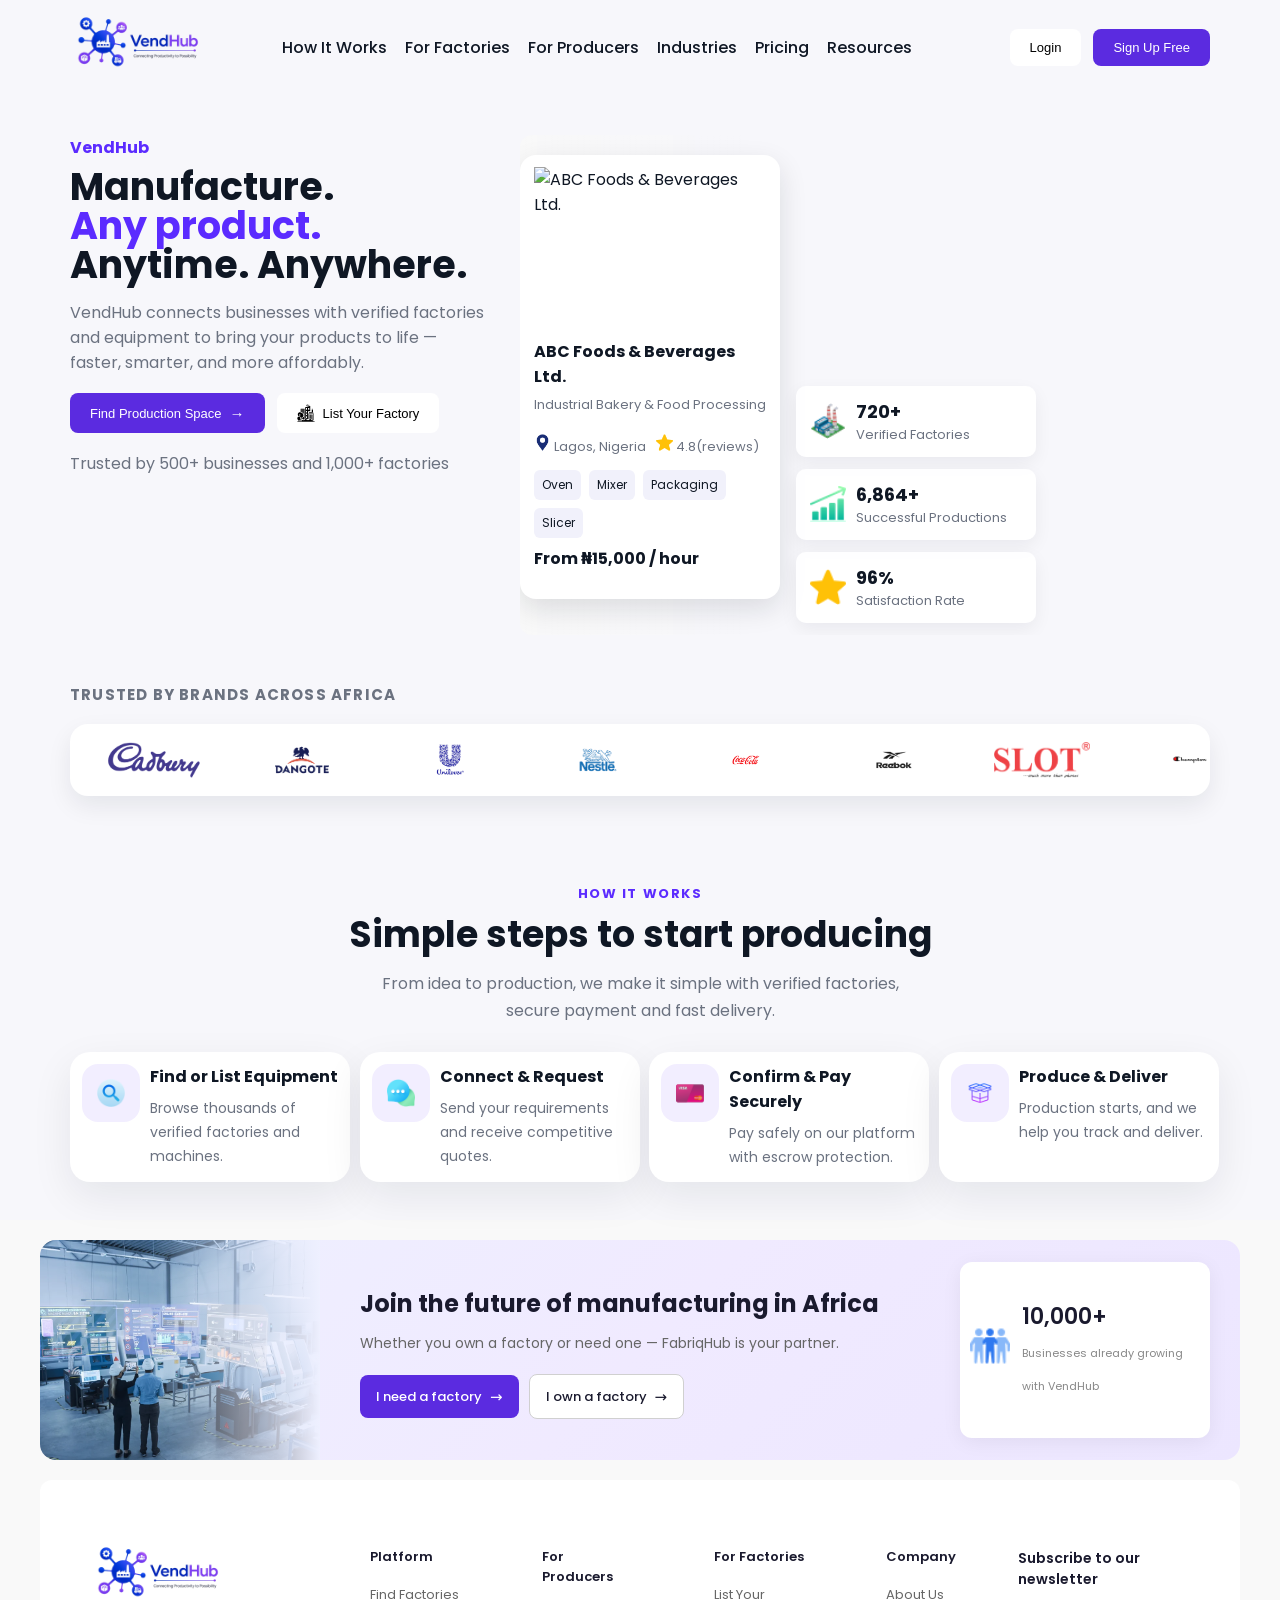
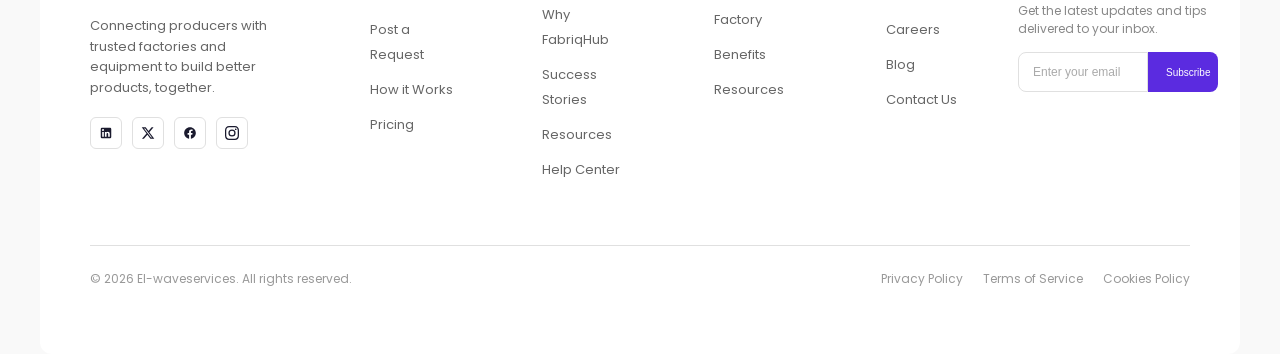
==== index.html @ 7264f799 "my first commit" ====
<!doctype html>
<html lang="en">
<head>
	<meta charset="utf-8" />
	<meta name="viewport" content="width=device-width, initial-scale=1" />
	<title>VendHub — Manufacture. Any product. Anytime. Anywhere.</title>
	<link href="https://fonts.googleapis.com/css2?family=Poppins:wght@300;400;600;700&display=swap" rel="stylesheet">
	<link rel="stylesheet" href="styles.css">
</head>
<body>
	<!-- Header / site navigation -->
	<header class="site-header">
		<div class="container header-inner">
			<a class="logo" href="./">
				<img src="VendHub_logos/VendHub logo.png" alt="VendHub logo" />
			</a>

			<button class="nav-toggle" aria-label="Toggle navigation">
				<img src="VendHub_icons/menu.png" alt="menu">
			</button>

			<nav class="main-nav">
				<ul>
					<li><a href="#">How It Works</a></li>
					<li><a href="#">For Factories</a></li>
					<li><a href="#">For Producers</a></li>
					<li><a href="#">Industries</a></li>
					<li><a href="#">Pricing</a></li>
					<li><a href="#">Resources</a></li>
				</ul>
				<div class="mobile-nav-actions">
					<button class="btn btn-outline">Login</button>
					<button class="btn btn-primary">Sign Up Free</button>
				</div>
			</nav>

			<div class="header-actions">
				<button class="btn btn-outline">Login</button>
				<button class="btn btn-primary">Sign Up Free</button>
			</div>
		</div>
	</header>

	<!-- Main page content -->
	<main>
		<!-- Hero section with headline, CTA, and visual showcase -->
		<section class="hero">
			<div class="container hero-inner">
				<div class="hero-left">
					<p class="eyebrow">VendHub</p>
					<h1>Manufacture. <br> <span class="accent">Any product.</span> <br> Anytime. Anywhere.</h1>
					<p class="lead">VendHub connects businesses with verified factories and equipment to bring your products to life — faster, smarter, and more affordably.</p>
					<div class="hero-ctas">
						<button class="btn btn-primary">Find Production Space <span class="btn-arrow">→</span> </button>
						<button class="btn btn-outline"> <img src="VendHub_svg/cityscape.png" alt="cityscape.png" width="18px"> List Your Factory</button>
					</div>
					<p class="trusted">Trusted by 500+ businesses and 1,000+ factories</p>
				</div>

				<div class="hero-right">
					<div class="hero-image" style="background-image: url('VendHub_Images/factory-image1.webp');"></div>

					<div class="factory-card">
						<img class="factory-thumb" src="VendHub_Images/factory image 3.jpg" alt="ABC Foods & Beverages Ltd.">
						<div class="factory-info">
							<h3>ABC Foods & Beverages Ltd.</h3>
							<p class="muted">Industrial Bakery & Food Processing </p>
                            <div class="rate"> <p> <img src="VendHub_svg/location.png" alt="location icon" width="17px"> Lagos, Nigeria </p> 
                                <p> <img src="VendHub_svg/star.png" alt="location icon" width="17px"> 4.8(reviews)</p></div>
							<div class="tags">
								<span>Oven</span>
								<span>Mixer</span>
								<span>Packaging</span>
								<span>Slicer</span>
							</div>
							<p class="price">From <strong>₦15,000</strong> / hour</p>
						</div>
					</div>

					<div class="stats">
						<div class="stat">
							<img src="VendHub_svg/factory-plant.png" alt="factories">
							<div>
								<div class="count" data-target="1250">1,250+</div>
								<div class="label">Verified Factories</div>
							</div>
						</div>
						<div class="stat">
							<img src="VendHub_svg/growth.png" alt="productions">
							<div>
								<div class="count" data-target="12500">12,500+</div>
								<div class="label">Successful Productions</div>
							</div>
						</div>
						<div class="stat">
							<img src="VendHub_svg/star.png" alt="satisfaction">
							<div>
								<div class="count" data-target="98">98%</div>
								<div class="label">Satisfaction Rate</div>
							</div>
						</div>
					</div>

				</div>
			</div>
		</section>
		
      <!-- Trusted brands logo strip -->
      <section class="logo-strip">
        <div class="container">
          <p class="section-title">Trusted by brands across Africa</p>
          <div class="logo-marquee" id="logoMarquee">
            <div class="logo-track" id="logoTrack"></div>
          </div>
        </div>
      </section>

      <!-- How it works steps section -->
      <section class="steps-section">
        <div class="container steps-inner">
          <div class="steps-copy">
            <p class="section-eyebrow">How it works</p>
            <h2>Simple steps to start producing</h2>
            <p class="section-lead">From idea to production, we make it simple with verified factories, secure payment and fast delivery.</p>
          </div>
          <div class="steps-grid">
            <article class="step-card">
              <div class="step-icon">
                <img src="VendHub_svg/search.png" alt="Find or list equipment" />
              </div>
              <div>
                <h3>Find or List Equipment</h3>
                <p>Browse thousands of verified factories and machines.</p>
              </div>
            </article>
            <article class="step-card">
              <div class="step-icon">
                <img src="VendHub_svg/chat.png" alt="Connect & request" />
              </div>
              <div>
                <h3>Connect & Request</h3>
                <p>Send your requirements and receive competitive quotes.</p>
              </div>
            </article>
            <article class="step-card">
              <div class="step-icon">
                <img src="VendHub_svg/card.png" alt="Confirm & pay securely" />
              </div>
              <div>
                <h3>Confirm & Pay Securely</h3>
                <p>Pay safely on our platform with escrow protection.</p>
              </div>
            </article>
            <article class="step-card">
              <div class="step-icon">
                <img src="VendHub_svg/box.png" alt="Produce & deliver" />
              </div>
              <div>
                <h3>Produce & Deliver</h3>
                <p>Production starts, and we help you track and deliver.</p>
              </div>
            </article>
          </div>
        </div>
      </section>

	  <!-- Join section with banner, CTA, and social proof -->
	  <section class="factory-hub">
		<div class="banner">
    <!-- Left Image with Gradient Fade -->
    <div class="banner-image">
      <img src="VendHub_images/factory-image2.webp" alt="Manufacturing professionals with tablet">
    </div>

    <!-- Center Content -->
    <div class="banner-content">
      <h1>Join the future of manufacturing in Africa</h1>
      <p>Whether you own a factory or need one — FabriqHub is your partner.</p>
      <div class="buttons">
        <a class="btn btn-primary" href="#">I need a factory <span class="btn-arrow">→</span></a>
        <a class="btn btn-secondary" href="#">I own a factory <span class="btn-arrow">→</span></a>
      </div>
    </div>

    <!-- Right Social Proof Card -->
    <div class="social-proof">
      <div class="social-proof-icon">
        <img src="VendHub_svg/teamwork.png" alt="teamwork">
      </div>
      <h2>10,000+ <br>
      <span>Businesses already growing <br> with VendHub</span> </h2>
    </div>
  </div>

	  </section>
    
	  <!-- Footer section with links and newsletter -->
	  <section class="foot">
	   <footer>
    <!-- Main Footer Content -->
    <div class="footer-main">

      <!-- Brand Column -->
      <div class="footer-brand">
        <div class="footer-logo">
			<a class="logo" href="./">
				<img src="VendHub_logos/VendHub logo.png" alt="VendHub logo" />
			</a>
        </div>
        <p class="footer-tagline">Connecting producers with trusted factories and equipment to build better products, together.</p>
        <div class="social-icons">
          <a href="#">
            <svg width="14" height="14" viewBox="0 0 24 24" fill="currentColor"><path d="M19 3a2 2 0 012 2v14a2 2 0 01-2 2H5a2 2 0 01-2-2V5a2 2 0 012-2h14m-.5 15.5v-5.3a3.26 3.26 0 00-3.26-3.26c-.85 0-1.84.52-2.32 1.3v-1.11h-2.79v8.37h2.79v-4.93c0-.77.62-1.4 1.39-1.4a1.4 1.4 0 011.4 1.4v4.93h2.79M6.88 8.56a1.68 1.68 0 001.68-1.68c0-.93-.75-1.69-1.68-1.69a1.69 1.69 0 00-1.69 1.69c0 .93.76 1.68 1.69 1.68m1.39 9.94v-8.37H5.5v8.37h2.77z"/></svg>
          </a>
          <a href="#">
            <svg width="14" height="14" viewBox="0 0 24 24" fill="currentColor"><path d="M18.244 2.25h3.308l-7.227 8.26 8.502 11.24H16.17l-5.214-6.817L4.99 21.75H1.68l7.73-8.835L1.254 2.25H8.08l4.713 6.231zm-1.161 17.52h1.833L7.084 4.126H5.117z"/></svg>
          </a>
          <a href="#">
            <svg width="14" height="14" viewBox="0 0 24 24" fill="currentColor"><path d="M22 12c0-5.523-4.477-10-10-10S2 6.477 2 12c0 4.991 3.657 9.128 8.438 9.878v-6.987h-2.54V12h2.54V9.797c0-2.506 1.492-3.89 3.777-3.89 1.094 0 2.238.195 2.238.195v2.46h-1.26c-1.243 0-1.63.771-1.63 1.562V12h2.773l-.443 2.89h-2.33v6.988C18.343 21.128 22 16.991 22 12z"/></svg>
          </a>
          <a href="#">
            <svg width="14" height="14" viewBox="0 0 24 24" fill="currentColor"><path d="M12 2.163c3.204 0 3.584.012 4.85.07 3.252.148 4.771 1.691 4.919 4.919.058 1.265.069 1.645.069 4.849 0 3.205-.012 3.584-.069 4.849-.149 3.225-1.664 4.771-4.919 4.919-1.266.058-1.644.07-4.85.07-3.204 0-3.584-.012-4.849-.07-3.26-.149-4.771-1.699-4.919-4.92-.058-1.265-.07-1.644-.07-4.849 0-3.204.013-3.583.07-4.849.149-3.227 1.664-4.771 4.919-4.919 1.266-.057 1.645-.069 4.849-.069zM12 0C8.741 0 8.333.014 7.053.072 2.695.272.273 2.69.073 7.052.014 8.333 0 8.741 0 12c0 3.259.014 3.668.072 4.948.2 4.358 2.618 6.78 6.98 6.98C8.333 23.986 8.741 24 12 24c3.259 0 3.668-.014 4.948-.072 4.354-.2 6.782-2.618 6.979-6.98.059-1.28.073-1.689.073-4.948 0-3.259-.014-3.667-.072-4.947-.196-4.354-2.617-6.78-6.979-6.98C15.668.014 15.259 0 12 0zm0 5.838a6.162 6.162 0 100 12.324 6.162 6.162 0 000-12.324zM12 16a4 4 0 110-8 4 4 0 010 8zm6.406-11.845a1.44 1.44 0 100 2.881 1.44 1.44 0 000-2.881z"/></svg>
          </a>
        </div>
      </div>

      <!-- Platform Column -->
      <nav class="footer-nav">
		<ul>
        <h4>Platform</h4>
          <li><a href="#">Find Factories</a></li>
          <li><a href="#">Post a Request</a></li>
          <li><a href="#">How it Works</a></li>
          <li><a href="#">Pricing</a></li>
        </ul>
      </nav>

      <!-- For Producers Column -->
      <nav class="footer-nav">
        <ul>
			<h4>For Producers</h4>
          <li><a href="#">Why FabriqHub</a></li>
          <li><a href="#">Success Stories</a></li>
          <li><a href="#">Resources</a></li>
          <li><a href="#">Help Center</a></li>
        </ul>
      </nav>

      <!-- For Factories Column -->
      <nav class="footer-nav">
        <ul>
			<h4>For Factories</h4>
          <li><a href="#">List Your Factory</a></li>
          <li><a href="#">Benefits</a></li>
          <li><a href="#">Resources</a></li>
        </ul>
      </nav>

      <!-- Company Column -->
      <nav class="footer-nav">
        <ul>
			<h4>Company</h4>
          <li><a href="#">About Us</a></li>
          <li><a href="#">Careers</a></li>
          <li><a href="#">Blog</a></li>
          <li><a href="#">Contact Us</a></li>
        </ul>
      </nav>

      <!-- Newsletter Column -->
      <div class="footer-newsletter">
        <h4>Subscribe to our newsletter</h4>
        <p>Get the latest updates and tips delivered to your inbox.</p>
        <div class="newsletter-form">
          <input type="email" placeholder="Enter your email">
          <button type="submit">Subscribe</button>
        </div>
      </div>

    </div>

    <!-- Divider -->
    <hr class="footer-divider">

    <!-- Bottom Bar -->
    <div class="footer-bottom">
      <span class="copyright">© 2026 El-waveservices. All rights reserved.</span>
      <div class="legal-links">
        <a href="#">Privacy Policy</a>
        <a href="#">Terms of Service</a>
        <a href="#">Cookies Policy</a>
      </div>
    </div>
  </footer>
</section>

	<script src="script.js"></script>
</body>
</html>
---- styles.css ----
/* Theme variables and global reset */
:root {
  --purple: #5b2bff;
  --deep: #0f1724;
  --muted: #6b7280;
  --bg: #f7f7fb;
}
* {
  box-sizing: border-box;
}
body {
  font-family:
    "Poppins",
    system-ui,
    -apple-system,
    Segoe UI,
    Roboto,
    Helvetica,
    Arial;
  margin: 0;
  color: var(--deep);
  background: var(--bg);
}
.container {
  max-width: 1180px;
  margin: 0 auto;
  padding: 0 20px;
}
/* Header / navigation styling */
.site-header {
  background: transparent;
  padding: 0 0px;
}
.header-inner {
  display: flex;
  align-items: center;
  gap: 80px;
}
.logo img {
  height: 88px;
}
.main-nav ul {
  list-style: none;
  margin: 0;
  padding: 0;
  display: flex;
  gap: 18px;
}
.main-nav a {
  color: var(--deep);
  text-decoration: none;
  font-weight: 500;
}
.header-actions {
  margin-left: auto;
  display: flex;
  gap: 12px;
}

.mobile-nav-actions {
  display: none;
}
.btn {
  padding: 10px 16px;
  border-radius: 8px;
  font-weight: 600;
  cursor: pointer;
  border: 1px solid transparent;
}
.btn-primary {
  background: var(--purple);
  color: white;
}
.btn-outline {
  background: white;
  border: 1px solid #e6e6ef;
}

.nav-toggle {
  display: none;
  background: transparent;
  border: 0;
  padding: 6px;
  border-radius: 8px;
}
.nav-toggle img {
  width: 26px;
  height: 26px;
}

/* Hero section styling */
.hero {
  padding: 40px 0;
}
.hero-inner {
  display: grid;
  grid-template-columns: minmax(280px, 420px) 1fr;
  gap: 30px;
  align-items: stretch;
}
.hero-left {
  padding: 0px 0;
}
.eyebrow {
  color: var(--purple);
  font-weight: 700;
  margin: 0;
}
h1 {
  font-size: 38px;
  line-height: 1.02;
  margin: 8px 0;
}
.accent {
  color: var(--purple);
}
.lead {
  color: var(--muted);
  max-width: 520px;
}
.hero-ctas {
  margin: 18px 0;
  display: flex;
  gap: 12px;
}
.trusted {
  color: var(--muted);
  margin-top: 8px;
}

.hero-right {
  position: relative;
  max-height: 500px;
  max-width: 100%;
  border-radius: 12px;
  overflow: hidden;
  display: grid;
  grid-template-columns: 1fr;
  /* align-items: start; */
  padding-left: 0;
  padding-top: 20px;
}
.hero-image {
  position: absolute;
  inset: 0;
  border-radius: 12px;
  background-size: cover;
  filter: contrast(0.95) saturate(0.9);
}
.hero-image::before {
  content: "";
  position: absolute;
  inset: 0;
  width: 32%;
  background: linear-gradient(
    to right,
    rgba(255, 255, 255, 1) 0%,
    rgba(255, 255, 255, 0) 100%
  );
  pointer-events: none;
}

/* Featured factory card styling */
.factory-card {
  position: relative;
  z-index: 2;
  display: flex;
  flex-direction: column;
  gap: 12px;
  align-items: flex-start;
  background: white;
  padding: 12px 14px;
  border-radius: 16px;
  /* overflow: hidden; */
  box-shadow: 0 10px 28px rgba(15, 23, 36, 0.12);
  max-width: 260px;
  margin: 0 0 0 0;
}
.factory-thumb {
  width: 100%;
  height: 160px;
  object-fit: cover;
  border-radius: 0;
  display: block;
}
.factory-info h3 {
  margin: 0;
  font-size: 16px;
}
.muted {
  color: var(--muted);
  font-size: 13px;
  margin: 6px 0;
}
.rate {
  display: flex;
  gap: 10px;
  color: var(--muted);
  font-size: 13px;
}
.tags {
  display: flex;
  gap: 8px;
  flex-wrap: wrap;
}
.tags span {
  font-size: 12px;
  background: #f1f1fb;
  padding: 6px 8px;
  border-radius: 6px;
}
.price {
  margin-top: 8px;
  font-weight: 700;
}

/* Step-by-step process section styling */
.steps-section {
  padding: 48px 0 38px;
}
.steps-inner {
  display: flex;
  flex-direction: column;
  align-items: center;
  gap: 28px;
}
.steps-copy {
  max-width: 650px;
  display: flex;
  flex-direction: column;
  align-items: center;
}
.section-eyebrow {
  margin: 0 0 12px;
  color: var(--purple);
  font-weight: 700;
  letter-spacing: 0.12em;
  text-transform: uppercase;
  font-size: 13px;
}
.steps-section h2 {
  margin: 0;
  font-size: 36px;
  line-height: 1.05;
}
.section-lead {
  margin: 16px 0 0;
  color: var(--muted);
  max-width: 520px;
  line-height: 1.7;
  text-align: center;
}
.steps-grid {
  display: grid;
  grid-template-columns: repeat(4, minmax(0, 1fr));
  gap: 18px;
}
.step-card {
  display: flex;
  gap: 10px;
  align-items: flex-start;
  background: white;
  width: 280px;
  padding: 12px;
  border-radius: 20px;
  box-shadow: 0 14px 40px rgba(15, 23, 36, 0.08);
}
.step-icon {
  width: 58px;
  height: 58px;
  border-radius: 16px;
  background: rgba(91, 43, 255, 0.08);
  display: grid;
  place-items: center;
  flex-shrink: 0;
}
.step-icon img {
  width: 28px;
  height: 28px;
}
.step-card h3 {
  margin: 0 0 8px;
  font-size: 16px;
}
.step-card p {
  margin: 0;
  color: var(--muted);
  font-size: 14px;
  line-height: 1.7;
}
/* Logo marquee section styling */
.logo-strip {
  padding: 8px 0 40px;
}
.logo-strip .section-title {
  margin: 0 0 18px;
  font-size: 15px;
  letter-spacing: 0.08em;
  text-transform: uppercase;
  color: var(--muted);
  font-weight: 700;
}
.logo-marquee {
  position: relative;
  overflow: hidden;
  background: white;
  border-radius: 18px;
  box-shadow: 0 10px 24px rgba(15, 23, 36, 0.08);
}
.logo-track {
  display: flex;
  gap: 28px;
  align-items: center;
  padding: 18px 24px;
}
.logo-item {
  flex: 0 0 auto;
  width: 120px;
  display: flex;
  justify-content: center;
  align-items: center;
  opacity: 0.92;
}
.logo-item img {
  max-width: 100%;
  max-height: 36px;
  object-fit: contain;
}

/* Statistics cards styling */
.stats {
  position: relative;
  z-index: 4;
  display: flex;
  flex-direction: column;
  gap: 12px;
  left: 40%;
  bottom: 90%;
  max-width: 240px;
}
.stat {
  display: flex;
  gap: 10px;
  align-items: center;
  background: rgba(255, 255, 255, 0.95);
  padding: 12px 14px;
  border-radius: 10px;
  box-shadow: 0 6px 18px rgba(15, 23, 36, 0.06);
}
.stat img {
  width: 36px;
  height: 36px;
}
.count {
  font-weight: 700;
  font-size: 18px;
}
.label {
  font-size: 13px;
  color: var(--muted);
}

/* Promotional join banner styling */
.factory-hub {
   background: #f9f9f9;
      display: flex;
      align-items: center;
      justify-content: center;
      min-height: 10vh;
      padding: 20px;
}
.banner {
      width: 100%;
      max-width: 1200px;
      background: linear-gradient(135deg, #eef0ff 0%, #f0eaff 50%, #ece6ff 100%);
      border-radius: 16px;
      display: flex;
      flex-direction: row;
      align-items: center;
      overflow: hidden;
      position: relative;
      height: 220px;
    }

    /* Left Image Section */
    .banner-image {
      position: relative;
      width: 280px;
      height: 100%;
      flex-shrink: 0;
    }

    .banner-image img {
      width: 100%;
      height: 100%;
      object-fit: cover;
      display: block;
    }

    /* Gradient overlay - right to left fade */
    .banner-image::after {
      content: '';
      position: absolute;
      top: 0;
      right: 0;
      width: 60%;
      height: 100%;
      background: linear-gradient(to left, #eef0ff 0%, rgba(238, 240, 255, 0) 100%);
      pointer-events: none;
      z-index: 1;
    }

    /* Center Content Section */
    .banner-content {
      flex: 1;
      padding: 30px 40px;
      z-index: 2;
    }

    .banner-content h1 {
      font-size: 24px;
      font-weight: 700;
      color: #1a1a2e;
      line-height: 1.3;
      margin-bottom: 8px;
      white-space: nowrap;
    }

    .banner-content p {
      font-size: 14px;
      color: #666;
      margin-bottom: 20px;
      line-height: 1.5;
    }

    .buttons {
      display: flex;
      flex-wrap: wrap;
      gap: 10px;
      align-items: center;
      justify-content: flex-start;
    }

    .buttons .btn {
      padding: 10px 16px;
      font-size: 13px;
      min-width: 140px;
      white-space: nowrap;
    }

    .btn {
      display: inline-flex;
      align-items: center;
      gap: 8px;
      padding: 11px 20px;
      border-radius: 8px;
      font-size: 13px;
      font-weight: 500;
      text-decoration: none;
      cursor: pointer;
      border: none;
      white-space: nowrap;
      transition: transform 0.15s ease, box-shadow 0.15s ease;
    }

    .btn:hover {
      transform: translateY(-1px);
      box-shadow: 0 4px 12px rgba(91, 43, 224, 0.2);
    }

    .btn-primary {
      background: #5B2BE0;
      color: #fff;
    }

    .btn-secondary {
      background: #fff;
      color: #1a1a2e;
      border: 1.5px solid #d0d0d0;
    }

    .btn-secondary:hover {
      border-color: #5B2BE0;
    }

    .btn-arrow {
      font-size: 15px;
    }

    /* Right Social Proof Card */
    .social-proof {
      width: 250px;
      flex-shrink: 0;
      margin-right: 30px;
      background: #fff;
      border-radius: 12px;
      padding: 20px 10px;
      box-shadow: 0 4px 20px rgba(0, 0, 0, 0.06);
      z-index: 2;
       display: flex;
      flex-direction: row;
      align-items: center;
      gap: 12px;
    }

    .social-proof-icon {
      flex-shrink: 0;
    }

    .social-proof-icon img {
      width: 40px;
      height: 40px;
    }

    .social-proof h2 {
      font-size: 22px;
      font-weight: 600;
      color: #1a1a2e;
      
    }

    .social-proof span {
      font-size: 11px;
      color: #888;
      font-weight: 400;
    }
    
    .foot {
       background: #f9f9f9;
      display: flex;
      align-items: center;
      justify-content: center;
      min-height: 0vh;
    }
        /* Footer container styling */
/* Footer layout and typography */
footer {
      width: 100%;
      max-width: 1200px;
      background: #ffffff;
      border-radius: 12px;
      padding: 50px 50px;
    }

    .footer-main {
      display: flex;
      flex-direction: row;
      gap: 40px;
      padding-bottom: 40px;
    }

    /* Brand Column */
    .footer-brand {
      flex: 1.4;
      min-width: 200px;
    }

    .footer-logo {
      display: flex;
      align-items: center;
      gap: 9px;
    }

    .footer-tagline {
      font-size: 13px;
      color: #666;
      line-height: 1.6;
      margin-bottom: 18px;
      margin-top: -9px;
    }

    .social-icons {
      display: flex;
      gap: 10px;
    }

    .social-icons a {
      width: 32px;
      height: 32px;
      border-radius: 6px;
      border: 1px solid #e0e0e0;
      display: flex;
      align-items: center;
      justify-content: center;
      text-decoration: none;
      color: #1a1a2e;
      font-size: 14px;
      transition: border-color 0.15s ease, background 0.15s ease;
    }

    .social-icons a:hover {
      border-color: #5B2BE0;
      background: #f5f0ff;
    }

    /* Nav Columns */
    .footer-nav {
      min-width: 132px;
    }

    .footer-nav h4 {
      font-size: 13px;
      font-weight: 600;
      color: #1a1a2e;
      margin-bottom: 14px;
    }

    .footer-nav ul {
      list-style: none;
    }

    .footer-nav ul li {
      margin-bottom: 10px;
    }

    .footer-nav ul li a {
      font-size: 13px;
      color: #666;
      text-decoration: none;
      transition: color 0.15s ease;
    }

    .footer-nav ul li a:hover {
      color: #5B2BE0;
    }

    /* Newsletter Column */
    .footer-newsletter {
      flex: 1.3;
      min-width: 200px;
    }

    .footer-newsletter h4 {
      font-size: 14px;
      font-weight: 600;
      color: #1a1a2e;
      margin-bottom: 8px;
    }

    .footer-newsletter p {
      font-size: 12px;
      color: #888;
      margin-bottom: 14px;
      line-height: 1.5;
    }

    .newsletter-form {
      display: flex;
      gap: 0;
    }

    .newsletter-form input {
      flex: 1;
      height: 40px;
      width: 20px;
      padding: 0 14px;
      border: 1px solid #e0e0e0;
      border-radius: 8px 0 0 8px;
      font-size: 12px;
      color: #333;
      outline: none;
      transition: border-color 0.15s ease;
    }

    .newsletter-form input::placeholder {
      color: #aaa;
    }

    .newsletter-form input:focus {
      border-color: #5B2BE0;
    }

    .newsletter-form button {
      height: 40px;
      width: 70px;
      padding: 0 18px;
      background: #5B2BE0;
      color: #fff;
      border: none;
      border-radius: 0 8px 8px 0;
      font-size: 10px;
      font-weight: 500;
      cursor: pointer;
      white-space: nowrap;
      transition: background 0.15s ease;
    }

    .newsletter-form button:hover {
      background: #4a22c4;
    }

    /* Divider */
    .footer-divider {
      border: none;
      border-top: 1px solid #e0e0e0;
    }

    /* Bottom Bar */
    .footer-bottom {
      display: flex;
      justify-content: space-between;
      align-items: center;
      padding: 16px 0;
    }

    .footer-bottom .copyright {
      font-size: 12px;
      color: #999;
    }

    .footer-bottom .legal-links {
      display: flex;
      gap: 20px;
    }

    .footer-bottom .legal-links a {
      font-size: 12px;
      color: #999;
      text-decoration: none;
      transition: color 0.15s ease;
    }

/* Responsive layout adjustments for smaller screens */
@media (max-width: 1000px) {
  .container {
    padding: 0 18px;
  }

  .site-header {
    padding: 16px 0;
  }

  .header-inner {
    gap: 32px;
    flex-wrap: wrap;
    justify-content: space-between;
  }

  .logo img {
    height: 72px;
  }

  .main-nav ul {
    flex-wrap: wrap;
    gap: 12px;
  }

  .nav-toggle {
    display: inline-flex;
    align-items: center;
    justify-content: center;
  }

  .site-header {
    position: relative;
    z-index: 50;
  }

  .header-actions {
    display: none;
  }

  .mobile-nav-actions {
    display: flex;
  }

  .main-nav {
    position: absolute;
    top: 100%;
    left: 0;
    right: 0;
    background: #fff;
    padding: 16px 20px 20px;
    box-shadow: 0 20px 60px rgba(15, 23, 36, 0.12);
    border-radius: 0 0 18px 18px;
    opacity: 0;
    visibility: hidden;
    transform: translateY(-10px);
    transition: opacity 180ms ease, transform 180ms ease, visibility 180ms ease;
    z-index: 20;
  }

  .main-nav.open {
    opacity: 1;
    visibility: visible;
    transform: translateY(0);
  }

  .main-nav ul {
    flex-direction: column;
    gap: 0;
  }

  .main-nav li {
    border-bottom: 1px solid #f1f1f7;
  }

  .main-nav li:last-child {
    border-bottom: none;
  }

  .main-nav a {
    display: block;
    padding: 14px 0;
  }

  .mobile-nav-actions {
    display: flex;
    flex-direction: column;
    gap: 12px;
    margin-top: 18px;
    border-top: 1px solid #f1f1f7;
    padding-top: 18px;
  }

  .mobile-nav-actions button {
    width: 100%;
    justify-content: center;
  }

  .header-actions a,
  .header-actions button {
    width: 100%;
    margin-top: 12px;
  }

  .hero-inner {
    grid-template-columns: 1fr;
    gap: 24px;
  }

  .hero-right {
    min-height: 420px;
    max-height: none;
  }

  .factory-card {
    max-width: 100%;
    width: 100%;
  }

  .stats {
    position: static;
    left: auto;
    bottom: auto;
    max-width: 100%;
    margin: 0;
  }

  .stat {
    width: 100%;
  }

  .steps-grid {
    grid-template-columns: repeat(2, minmax(0, 1fr));
  }

  .step-card {
    width: 100%;
  }

  .logo-track {
    gap: 22px;
    padding: 16px 18px;
  }

  .logo-item {
    width: 100px;
  }

  .banner {
    flex-direction: column;
    align-items: stretch;
    height: auto;
    padding: 22px;
  }

  .banner-image {
    width: 100%;
    min-height: 220px;
  }

  .banner-content {
    padding: 24px;
  }

  .social-proof {
    display: none;
  }

  .footer-main {
    flex-wrap: wrap;
    gap: 28px;
  }

  .footer-brand,
  .footer-nav,
  .footer-newsletter {
    min-width: 100%;
  }

  .footer-bottom {
    flex-direction: column;
    align-items: flex-start;
    gap: 10px;
  }
}

@media (max-width: 700px) {
  html,
  body {
    overflow-x: hidden;
  }

  .header-inner {
    gap: 18px;
  }

  .logo img {
    height: 60px;
  }

  .main-nav ul {
    justify-content: center;
  }

  h1 {
    font-size: 30px;
  }

  .lead {
    max-width: 100%;
  }

  .hero-ctas {
    flex-direction: column;
    align-items: stretch;
  }

  .hero-right {
    min-height: 300px;
  }

  .factory-thumb {
    height: 150px;
  }

  .steps-grid {
    grid-template-columns: 1fr;
  }

  .logo-item {
    width: 90px;
  }

  .banner {
    padding: 18px;
  }

  .banner-content h1 {
    font-size: 22px;
    white-space: normal;
  }

  .banner-content p {
    font-size: 13px;
  }

  .newsletter-form {
    flex-direction: column;
    gap: 10px;
  }

  .newsletter-form input {
    width: 100%;
    border-radius: 8px;
  }

  .newsletter-form button {
    width: 100%;
    border-radius: 8px;
  }

  .footer-main {
    gap: 22px;
  }

  .footer-bottom {
    width: 100%;
  }
}

    .footer-bottom .legal-links a:hover {
      color: #5B2BE0;
    }
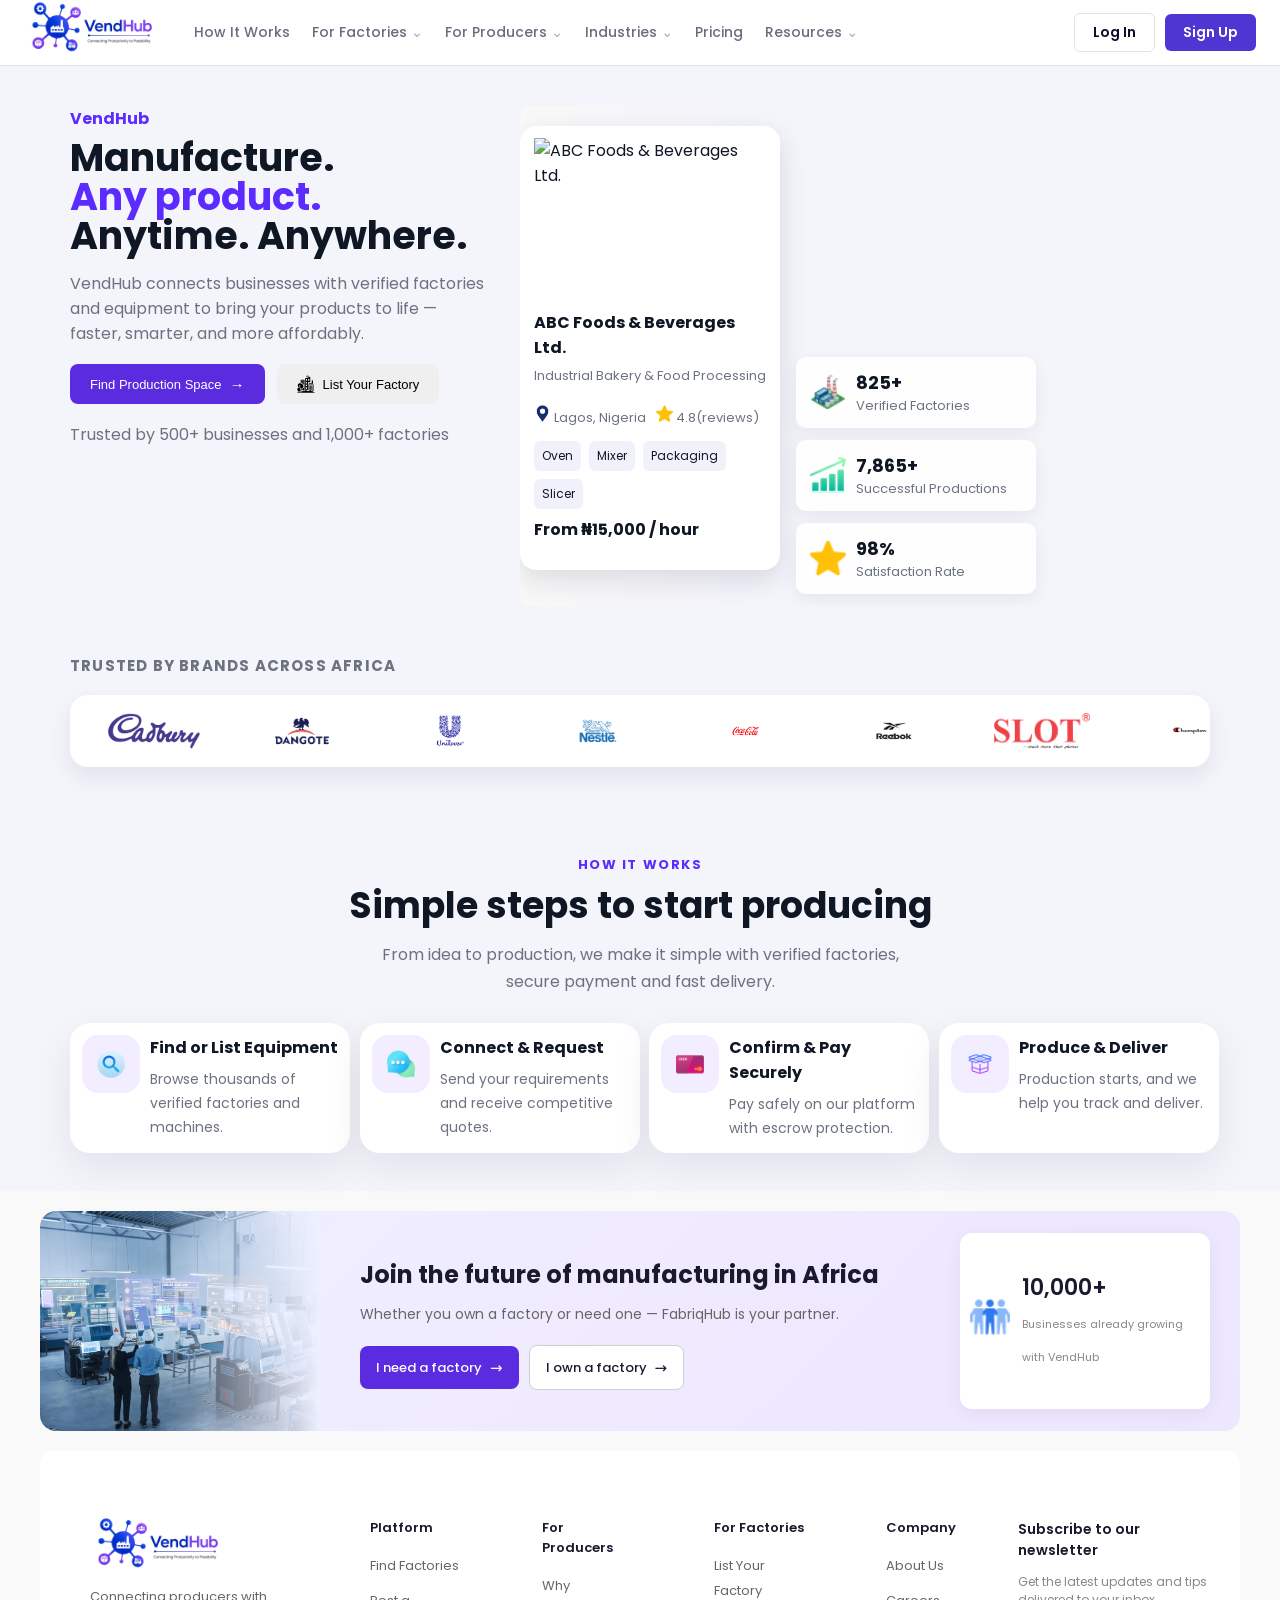
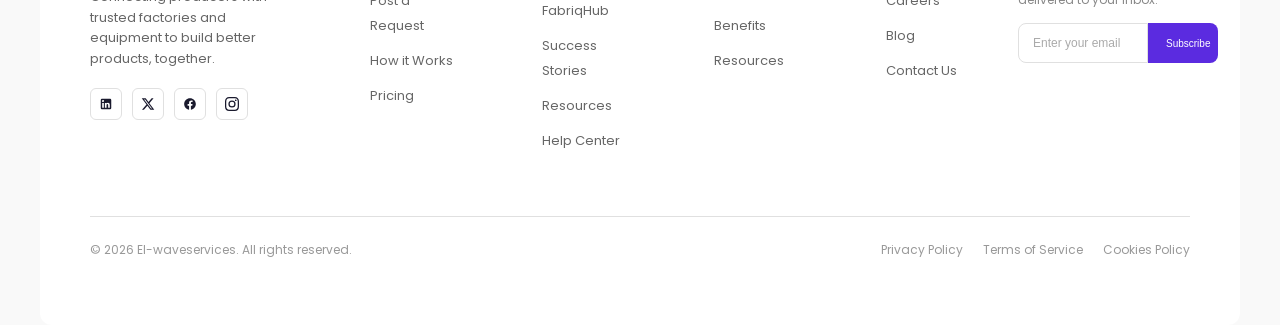
==== commit b0da44d1: "Update onboarding pages and mobile navigation" ====
--- a/index.html
+++ b/index.html
@@ -9,38 +9,37 @@
 	<link rel="stylesheet" href="styles.css">
 </head>
 <body>
-	<!-- Header / site navigation -->
-	<header class="site-header">
-		<div class="container header-inner">
-			<a class="logo" href="./">
+ 	<!-- Header / site navigation -->
+	<header class="navbar">
+    <div class="nav-inner">
+      <!-- Logo -->
+      <a class="logo" href="./">
 				<img src="VendHub_logos/VendHub logo.png" alt="VendHub logo" />
 			</a>
 
-			<button class="nav-toggle" aria-label="Toggle navigation">
-				<img src="VendHub_icons/menu.png" alt="menu">
-			</button>
-
-			<nav class="main-nav">
-				<ul>
-					<li><a href="#">How It Works</a></li>
-					<li><a href="#">For Factories</a></li>
-					<li><a href="#">For Producers</a></li>
-					<li><a href="#">Industries</a></li>
-					<li><a href="#">Pricing</a></li>
-					<li><a href="#">Resources</a></li>
-				</ul>
-				<div class="mobile-nav-actions">
-					<button class="btn btn-outline">Login</button>
-					<button class="btn btn-primary">Sign Up Free</button>
-				</div>
-			</nav>
-
-			<div class="header-actions">
-				<button class="btn btn-outline">Login</button>
-				<button class="btn btn-primary">Sign Up Free</button>
-			</div>
-		</div>
-	</header>
+      <!-- Hamburger toggle (mobile) -->
+      <button class="nav-toggle" aria-label="Toggle navigation" aria-expanded="false">
+        <span></span><span></span><span></span>
+      </button>
+
+      <!-- Nav links -->
+      <nav class="nav-links" aria-label="Main navigation">
+        <a href="#" class="nav-link">How It Works</a>
+        <a href="#" class="nav-link has-chevron">For Factories</a>
+        <a href="#" class="nav-link has-chevron">For Producers</a>
+        <a href="#" class="nav-link has-chevron">Industries</a>
+        <a href="#" class="nav-link">Pricing</a>
+        <a href="#" class="nav-link has-chevron">Resources</a>
+      </nav>
+
+      <!-- Auth buttons -->
+      <div class="nav-auth">
+        <a href="choose_accont.html" class="btn-nav-login">Log In</a>
+        <a href="create_account.html" class="btn-nav-signup">Sign Up</a>
+      </div>
+    </div>
+  </header>
+
 
 	<!-- Main page content -->
 	<main>
--- a/styles.css
+++ b/styles.css
@@ -4,6 +4,41 @@
   --deep: #0f1724;
   --muted: #6b7280;
   --bg: #f7f7fb;
+}
+:root {
+  /* Brand */
+  --primary: #4f35d2;
+  --primary-hover: #3d28b0;
+  --primary-light: #eee9ff;
+  --primary-mid: #6b52e0;
+
+  /* Neutrals */
+  --bg: #f4f4fb;
+  --surface: #ffffff;
+  --border: #e2e2ec;
+  --border-focus: #4f35d2;
+  --text-primary: #0f0b2d;
+  --text-secondary: #6b6b80;
+  --text-muted: #9a9aaf;
+
+  /* Promo panel */
+  --promo-bg: #f0eeff;
+  --tagline: #4f35d2;
+
+  /* Stars */
+  --star: #f6b60b;
+
+  /* Sizes */
+  --nav-h: 66px;
+  --radius-sm: 6px;
+  --radius-md: 10px;
+  --radius-lg: 16px;
+  --radius-xl: 20px;
+
+  /* Shadows */
+  --shadow-form: 0 4px 24px rgba(15, 11, 45, 0.08);
+  --shadow-card: 0 2px 12px rgba(15, 11, 45, 0.07);
+  --shadow-input: 0 0 0 3px rgba(79, 53, 210, 0.14);
 }
 * {
   box-sizing: border-box;
@@ -27,65 +62,175 @@
   padding: 0 20px;
 }
 /* Header / navigation styling */
-.site-header {
-  background: transparent;
-  padding: 0 0px;
-}
-.header-inner {
-  display: flex;
-  align-items: center;
-  gap: 80px;
-}
+.navbar {
+  position: sticky;
+  top: 0;
+  z-index: 100;
+  background: var(--surface);
+  border-bottom: 1px solid var(--border);
+  height: var(--nav-h);
+}
+
+.nav-inner {
+  max-width: 1300px;
+  margin: 0 auto;
+  padding: 0 24px;
+  height: 100%;
+  display: flex;
+  align-items: center;
+  gap: 28px;
+}
+
+/* Logo */
 .logo img {
   height: 88px;
 }
-.main-nav ul {
-  list-style: none;
-  margin: 0;
-  padding: 0;
-  display: flex;
-  gap: 18px;
-}
-.main-nav a {
-  color: var(--deep);
+
+/* Nav links */
+.nav-links {
+  display: flex;
+  align-items: center;
+  gap: 2px;
+  flex: 1;
+}
+.nav-link {
+  font-size: 0.875rem;
+  font-weight: 500;
   text-decoration: none;
-  font-weight: 500;
-}
-.header-actions {
+  color: var(--text-secondary);
+  padding: 6px 10px;
+  border-radius: var(--radius-sm);
+  transition:
+    color 0.16s,
+    background 0.16s;
+  white-space: nowrap;
+}
+.nav-link:hover {
+  color: var(--text-primary);
+  background: var(--bg);
+}
+.has-chevron::after {
+  content: " ⌄";
+  font-size: 0.9rem;
+  opacity: 0.55;
+}
+
+/* Auth buttons */
+.nav-auth {
+  display: flex;
+  align-items: center;
+  gap: 10px;
   margin-left: auto;
-  display: flex;
-  gap: 12px;
-}
-
-.mobile-nav-actions {
-  display: none;
-}
-.btn {
-  padding: 10px 16px;
-  border-radius: 8px;
+  flex-shrink: 0;
+}
+.btn-nav-login {
+  font-size: 0.875rem;
   font-weight: 600;
-  cursor: pointer;
-  border: 1px solid transparent;
-}
-.btn-primary {
-  background: var(--purple);
-  color: white;
-}
-.btn-outline {
-  background: white;
-  border: 1px solid #e6e6ef;
-}
-
+  text-decoration: none;
+  color: var(--text-primary);
+  padding: 8px 18px;
+  border: 1.5px solid var(--border);
+  border-radius: var(--radius-sm);
+  transition:
+    border-color 0.16s,
+    background 0.16s,
+    color 0.16s;
+}
+.btn-nav-login:hover {
+  border-color: var(--primary);
+  background: var(--primary-light);
+  color: var(--primary);
+}
+.btn-nav-signup {
+  font-size: 0.875rem;
+  font-weight: 600;
+  text-decoration: none;
+  color: #fff;
+  padding: 8px 18px;
+  background: var(--primary);
+  border-radius: var(--radius-sm);
+  transition:
+    background 0.16s,
+    transform 0.12s;
+}
+.btn-nav-signup:hover {
+  background: var(--primary-hover);
+  transform: translateY(-1px);
+}
+
+/* Hamburger */
 .nav-toggle {
   display: none;
-  background: transparent;
-  border: 0;
+  flex-direction: column;
+  gap: 5px;
+  margin-left: auto;
   padding: 6px;
-  border-radius: 8px;
-}
-.nav-toggle img {
-  width: 26px;
-  height: 26px;
+}
+.nav-toggle span {
+  display: block;
+  width: 22px;
+  height: 2px;
+  background: var(--text-primary);
+  border-radius: 2px;
+  transition:
+    transform 0.22s,
+    opacity 0.22s;
+}
+.nav-toggle.open span:nth-child(1) {
+  transform: translateY(7px) rotate(45deg);
+}
+.nav-toggle.open span:nth-child(2) {
+  opacity: 0;
+}
+.nav-toggle.open span:nth-child(3) {
+  transform: translateY(-7px) rotate(-45deg);
+}
+
+@media (max-width: 900px) {
+  .nav-inner {
+    flex-wrap: wrap;
+    height: auto;
+    padding: 10px 16px;
+    gap: 10px;
+  }
+
+  .nav-toggle {
+    display: flex;
+    align-items: center;
+    justify-content: center;
+  }
+
+  .nav-links {
+    display: none;
+    flex-direction: column;
+    align-items: flex-start;
+    width: 100%;
+    padding: 6px 0 2px;
+    gap: 8px;
+  }
+
+  .nav-links.open {
+    display: flex;
+  }
+
+  .nav-auth {
+    display: none;
+    width: 100%;
+    padding: 6px 0 8px;
+    margin-left: 0;
+    flex-direction: column;
+    gap: 8px;
+  }
+
+  .nav-auth.open {
+    display: flex;
+  }
+
+  .btn-nav-login,
+  .btn-nav-signup {
+    width: 100%;
+    text-align: center;
+  }
 }
 
 /* Hero section styling */
@@ -362,363 +507,366 @@
 
 /* Promotional join banner styling */
 .factory-hub {
-   background: #f9f9f9;
-      display: flex;
-      align-items: center;
-      justify-content: center;
-      min-height: 10vh;
-      padding: 20px;
+  background: #f9f9f9;
+  display: flex;
+  align-items: center;
+  justify-content: center;
+  min-height: 10vh;
+  padding: 20px;
 }
 .banner {
-      width: 100%;
-      max-width: 1200px;
-      background: linear-gradient(135deg, #eef0ff 0%, #f0eaff 50%, #ece6ff 100%);
-      border-radius: 16px;
-      display: flex;
-      flex-direction: row;
-      align-items: center;
-      overflow: hidden;
-      position: relative;
-      height: 220px;
-    }
-
-    /* Left Image Section */
-    .banner-image {
-      position: relative;
-      width: 280px;
-      height: 100%;
-      flex-shrink: 0;
-    }
-
-    .banner-image img {
-      width: 100%;
-      height: 100%;
-      object-fit: cover;
-      display: block;
-    }
-
-    /* Gradient overlay - right to left fade */
-    .banner-image::after {
-      content: '';
-      position: absolute;
-      top: 0;
-      right: 0;
-      width: 60%;
-      height: 100%;
-      background: linear-gradient(to left, #eef0ff 0%, rgba(238, 240, 255, 0) 100%);
-      pointer-events: none;
-      z-index: 1;
-    }
-
-    /* Center Content Section */
-    .banner-content {
-      flex: 1;
-      padding: 30px 40px;
-      z-index: 2;
-    }
-
-    .banner-content h1 {
-      font-size: 24px;
-      font-weight: 700;
-      color: #1a1a2e;
-      line-height: 1.3;
-      margin-bottom: 8px;
-      white-space: nowrap;
-    }
-
-    .banner-content p {
-      font-size: 14px;
-      color: #666;
-      margin-bottom: 20px;
-      line-height: 1.5;
-    }
-
-    .buttons {
-      display: flex;
-      flex-wrap: wrap;
-      gap: 10px;
-      align-items: center;
-      justify-content: flex-start;
-    }
-
-    .buttons .btn {
-      padding: 10px 16px;
-      font-size: 13px;
-      min-width: 140px;
-      white-space: nowrap;
-    }
-
-    .btn {
-      display: inline-flex;
-      align-items: center;
-      gap: 8px;
-      padding: 11px 20px;
-      border-radius: 8px;
-      font-size: 13px;
-      font-weight: 500;
-      text-decoration: none;
-      cursor: pointer;
-      border: none;
-      white-space: nowrap;
-      transition: transform 0.15s ease, box-shadow 0.15s ease;
-    }
-
-    .btn:hover {
-      transform: translateY(-1px);
-      box-shadow: 0 4px 12px rgba(91, 43, 224, 0.2);
-    }
-
-    .btn-primary {
-      background: #5B2BE0;
-      color: #fff;
-    }
-
-    .btn-secondary {
-      background: #fff;
-      color: #1a1a2e;
-      border: 1.5px solid #d0d0d0;
-    }
-
-    .btn-secondary:hover {
-      border-color: #5B2BE0;
-    }
-
-    .btn-arrow {
-      font-size: 15px;
-    }
-
-    /* Right Social Proof Card */
-    .social-proof {
-      width: 250px;
-      flex-shrink: 0;
-      margin-right: 30px;
-      background: #fff;
-      border-radius: 12px;
-      padding: 20px 10px;
-      box-shadow: 0 4px 20px rgba(0, 0, 0, 0.06);
-      z-index: 2;
-       display: flex;
-      flex-direction: row;
-      align-items: center;
-      gap: 12px;
-    }
-
-    .social-proof-icon {
-      flex-shrink: 0;
-    }
-
-    .social-proof-icon img {
-      width: 40px;
-      height: 40px;
-    }
-
-    .social-proof h2 {
-      font-size: 22px;
-      font-weight: 600;
-      color: #1a1a2e;
-      
-    }
-
-    .social-proof span {
-      font-size: 11px;
-      color: #888;
-      font-weight: 400;
-    }
-    
-    .foot {
-       background: #f9f9f9;
-      display: flex;
-      align-items: center;
-      justify-content: center;
-      min-height: 0vh;
-    }
-        /* Footer container styling */
+  width: 100%;
+  max-width: 1200px;
+  background: linear-gradient(135deg, #eef0ff 0%, #f0eaff 50%, #ece6ff 100%);
+  border-radius: 16px;
+  display: flex;
+  flex-direction: row;
+  align-items: center;
+  overflow: hidden;
+  position: relative;
+  height: 220px;
+}
+
+/* Left Image Section */
+.banner-image {
+  position: relative;
+  width: 280px;
+  height: 100%;
+  flex-shrink: 0;
+}
+
+.banner-image img {
+  width: 100%;
+  height: 100%;
+  object-fit: cover;
+  display: block;
+}
+
+/* Gradient overlay - right to left fade */
+.banner-image::after {
+  content: "";
+  position: absolute;
+  top: 0;
+  right: 0;
+  width: 60%;
+  height: 100%;
+  background: linear-gradient(to left, #eef0ff 0%, rgba(238, 240, 255, 0) 100%);
+  pointer-events: none;
+  z-index: 1;
+}
+
+/* Center Content Section */
+.banner-content {
+  flex: 1;
+  padding: 30px 40px;
+  z-index: 2;
+}
+
+.banner-content h1 {
+  font-size: 24px;
+  font-weight: 700;
+  color: #1a1a2e;
+  line-height: 1.3;
+  margin-bottom: 8px;
+  white-space: nowrap;
+}
+
+.banner-content p {
+  font-size: 14px;
+  color: #666;
+  margin-bottom: 20px;
+  line-height: 1.5;
+}
+
+.buttons {
+  display: flex;
+  flex-wrap: wrap;
+  gap: 10px;
+  align-items: center;
+  justify-content: flex-start;
+}
+
+.buttons .btn {
+  padding: 10px 16px;
+  font-size: 13px;
+  min-width: 140px;
+  white-space: nowrap;
+}
+
+.btn {
+  display: inline-flex;
+  align-items: center;
+  gap: 8px;
+  padding: 11px 20px;
+  border-radius: 8px;
+  font-size: 13px;
+  font-weight: 500;
+  text-decoration: none;
+  cursor: pointer;
+  border: none;
+  white-space: nowrap;
+  transition:
+    transform 0.15s ease,
+    box-shadow 0.15s ease;
+}
+
+.btn:hover {
+  transform: translateY(-1px);
+  box-shadow: 0 4px 12px rgba(91, 43, 224, 0.2);
+}
+
+.btn-primary {
+  background: #5b2be0;
+  color: #fff;
+}
+
+.btn-secondary {
+  background: #fff;
+  color: #1a1a2e;
+  border: 1.5px solid #d0d0d0;
+}
+
+.btn-secondary:hover {
+  border-color: #5b2be0;
+}
+
+.btn-arrow {
+  font-size: 15px;
+}
+
+/* Right Social Proof Card */
+.social-proof {
+  width: 250px;
+  flex-shrink: 0;
+  margin-right: 30px;
+  background: #fff;
+  border-radius: 12px;
+  padding: 20px 10px;
+  box-shadow: 0 4px 20px rgba(0, 0, 0, 0.06);
+  z-index: 2;
+  display: flex;
+  flex-direction: row;
+  align-items: center;
+  gap: 12px;
+}
+
+.social-proof-icon {
+  flex-shrink: 0;
+}
+
+.social-proof-icon img {
+  width: 40px;
+  height: 40px;
+}
+
+.social-proof h2 {
+  font-size: 22px;
+  font-weight: 600;
+  color: #1a1a2e;
+}
+
+.social-proof span {
+  font-size: 11px;
+  color: #888;
+  font-weight: 400;
+}
+
+.foot {
+  background: #f9f9f9;
+  display: flex;
+  align-items: center;
+  justify-content: center;
+  min-height: 0vh;
+}
+/* Footer container styling */
 /* Footer layout and typography */
 footer {
-      width: 100%;
-      max-width: 1200px;
-      background: #ffffff;
-      border-radius: 12px;
-      padding: 50px 50px;
-    }
-
-    .footer-main {
-      display: flex;
-      flex-direction: row;
-      gap: 40px;
-      padding-bottom: 40px;
-    }
-
-    /* Brand Column */
-    .footer-brand {
-      flex: 1.4;
-      min-width: 200px;
-    }
-
-    .footer-logo {
-      display: flex;
-      align-items: center;
-      gap: 9px;
-    }
-
-    .footer-tagline {
-      font-size: 13px;
-      color: #666;
-      line-height: 1.6;
-      margin-bottom: 18px;
-      margin-top: -9px;
-    }
-
-    .social-icons {
-      display: flex;
-      gap: 10px;
-    }
-
-    .social-icons a {
-      width: 32px;
-      height: 32px;
-      border-radius: 6px;
-      border: 1px solid #e0e0e0;
-      display: flex;
-      align-items: center;
-      justify-content: center;
-      text-decoration: none;
-      color: #1a1a2e;
-      font-size: 14px;
-      transition: border-color 0.15s ease, background 0.15s ease;
-    }
-
-    .social-icons a:hover {
-      border-color: #5B2BE0;
-      background: #f5f0ff;
-    }
-
-    /* Nav Columns */
-    .footer-nav {
-      min-width: 132px;
-    }
-
-    .footer-nav h4 {
-      font-size: 13px;
-      font-weight: 600;
-      color: #1a1a2e;
-      margin-bottom: 14px;
-    }
-
-    .footer-nav ul {
-      list-style: none;
-    }
-
-    .footer-nav ul li {
-      margin-bottom: 10px;
-    }
-
-    .footer-nav ul li a {
-      font-size: 13px;
-      color: #666;
-      text-decoration: none;
-      transition: color 0.15s ease;
-    }
-
-    .footer-nav ul li a:hover {
-      color: #5B2BE0;
-    }
-
-    /* Newsletter Column */
-    .footer-newsletter {
-      flex: 1.3;
-      min-width: 200px;
-    }
-
-    .footer-newsletter h4 {
-      font-size: 14px;
-      font-weight: 600;
-      color: #1a1a2e;
-      margin-bottom: 8px;
-    }
-
-    .footer-newsletter p {
-      font-size: 12px;
-      color: #888;
-      margin-bottom: 14px;
-      line-height: 1.5;
-    }
-
-    .newsletter-form {
-      display: flex;
-      gap: 0;
-    }
-
-    .newsletter-form input {
-      flex: 1;
-      height: 40px;
-      width: 20px;
-      padding: 0 14px;
-      border: 1px solid #e0e0e0;
-      border-radius: 8px 0 0 8px;
-      font-size: 12px;
-      color: #333;
-      outline: none;
-      transition: border-color 0.15s ease;
-    }
-
-    .newsletter-form input::placeholder {
-      color: #aaa;
-    }
-
-    .newsletter-form input:focus {
-      border-color: #5B2BE0;
-    }
-
-    .newsletter-form button {
-      height: 40px;
-      width: 70px;
-      padding: 0 18px;
-      background: #5B2BE0;
-      color: #fff;
-      border: none;
-      border-radius: 0 8px 8px 0;
-      font-size: 10px;
-      font-weight: 500;
-      cursor: pointer;
-      white-space: nowrap;
-      transition: background 0.15s ease;
-    }
-
-    .newsletter-form button:hover {
-      background: #4a22c4;
-    }
-
-    /* Divider */
-    .footer-divider {
-      border: none;
-      border-top: 1px solid #e0e0e0;
-    }
-
-    /* Bottom Bar */
-    .footer-bottom {
-      display: flex;
-      justify-content: space-between;
-      align-items: center;
-      padding: 16px 0;
-    }
-
-    .footer-bottom .copyright {
-      font-size: 12px;
-      color: #999;
-    }
-
-    .footer-bottom .legal-links {
-      display: flex;
-      gap: 20px;
-    }
-
-    .footer-bottom .legal-links a {
-      font-size: 12px;
-      color: #999;
-      text-decoration: none;
-      transition: color 0.15s ease;
-    }
+  width: 100%;
+  max-width: 1200px;
+  background: #ffffff;
+  border-radius: 12px;
+  padding: 50px 50px;
+}
+
+.footer-main {
+  display: flex;
+  flex-direction: row;
+  gap: 40px;
+  padding-bottom: 40px;
+}
+
+/* Brand Column */
+.footer-brand {
+  flex: 1.4;
+  min-width: 200px;
+}
+
+.footer-logo {
+  display: flex;
+  align-items: center;
+  gap: 9px;
+}
+
+.footer-tagline {
+  font-size: 13px;
+  color: #666;
+  line-height: 1.6;
+  margin-bottom: 18px;
+  margin-top: -9px;
+}
+
+.social-icons {
+  display: flex;
+  gap: 10px;
+}
+
+.social-icons a {
+  width: 32px;
+  height: 32px;
+  border-radius: 6px;
+  border: 1px solid #e0e0e0;
+  display: flex;
+  align-items: center;
+  justify-content: center;
+  text-decoration: none;
+  color: #1a1a2e;
+  font-size: 14px;
+  transition:
+    border-color 0.15s ease,
+    background 0.15s ease;
+}
+
+.social-icons a:hover {
+  border-color: #5b2be0;
+  background: #f5f0ff;
+}
+
+/* Nav Columns */
+.footer-nav {
+  min-width: 132px;
+}
+
+.footer-nav h4 {
+  font-size: 13px;
+  font-weight: 600;
+  color: #1a1a2e;
+  margin-bottom: 14px;
+}
+
+.footer-nav ul {
+  list-style: none;
+}
+
+.footer-nav ul li {
+  margin-bottom: 10px;
+}
+
+.footer-nav ul li a {
+  font-size: 13px;
+  color: #666;
+  text-decoration: none;
+  transition: color 0.15s ease;
+}
+
+.footer-nav ul li a:hover {
+  color: #5b2be0;
+}
+
+/* Newsletter Column */
+.footer-newsletter {
+  flex: 1.3;
+  min-width: 200px;
+}
+
+.footer-newsletter h4 {
+  font-size: 14px;
+  font-weight: 600;
+  color: #1a1a2e;
+  margin-bottom: 8px;
+}
+
+.footer-newsletter p {
+  font-size: 12px;
+  color: #888;
+  margin-bottom: 14px;
+  line-height: 1.5;
+}
+
+.newsletter-form {
+  display: flex;
+  gap: 0;
+}
+
+.newsletter-form input {
+  flex: 1;
+  height: 40px;
+  width: 20px;
+  padding: 0 14px;
+  border: 1px solid #e0e0e0;
+  border-radius: 8px 0 0 8px;
+  font-size: 12px;
+  color: #333;
+  outline: none;
+  transition: border-color 0.15s ease;
+}
+
+.newsletter-form input::placeholder {
+  color: #aaa;
+}
+
+.newsletter-form input:focus {
+  border-color: #5b2be0;
+}
+
+.newsletter-form button {
+  height: 40px;
+  width: 70px;
+  padding: 0 18px;
+  background: #5b2be0;
+  color: #fff;
+  border: none;
+  border-radius: 0 8px 8px 0;
+  font-size: 10px;
+  font-weight: 500;
+  cursor: pointer;
+  white-space: nowrap;
+  transition: background 0.15s ease;
+}
+
+.newsletter-form button:hover {
+  background: #4a22c4;
+}
+
+/* Divider */
+.footer-divider {
+  border: none;
+  border-top: 1px solid #e0e0e0;
+}
+
+/* Bottom Bar */
+.footer-bottom {
+  display: flex;
+  justify-content: space-between;
+  align-items: center;
+  padding: 16px 0;
+}
+
+.footer-bottom .copyright {
+  font-size: 12px;
+  color: #999;
+}
+
+.footer-bottom .legal-links {
+  display: flex;
+  gap: 20px;
+}
+
+.footer-bottom .legal-links a {
+  font-size: 12px;
+  color: #999;
+  text-decoration: none;
+  transition: color 0.15s ease;
+}
 
 /* Responsive layout adjustments for smaller screens */
 @media (max-width: 1000px) {
@@ -776,7 +924,10 @@
     opacity: 0;
     visibility: hidden;
     transform: translateY(-10px);
-    transition: opacity 180ms ease, transform 180ms ease, visibility 180ms ease;
+    transition:
+      opacity 180ms ease,
+      transform 180ms ease,
+      visibility 180ms ease;
     z-index: 20;
   }
 
@@ -990,7 +1141,6 @@
   }
 }
 
-    .footer-bottom .legal-links a:hover {
-      color: #5B2BE0;
-    }
-
+.footer-bottom .legal-links a:hover {
+  color: #5b2be0;
+}
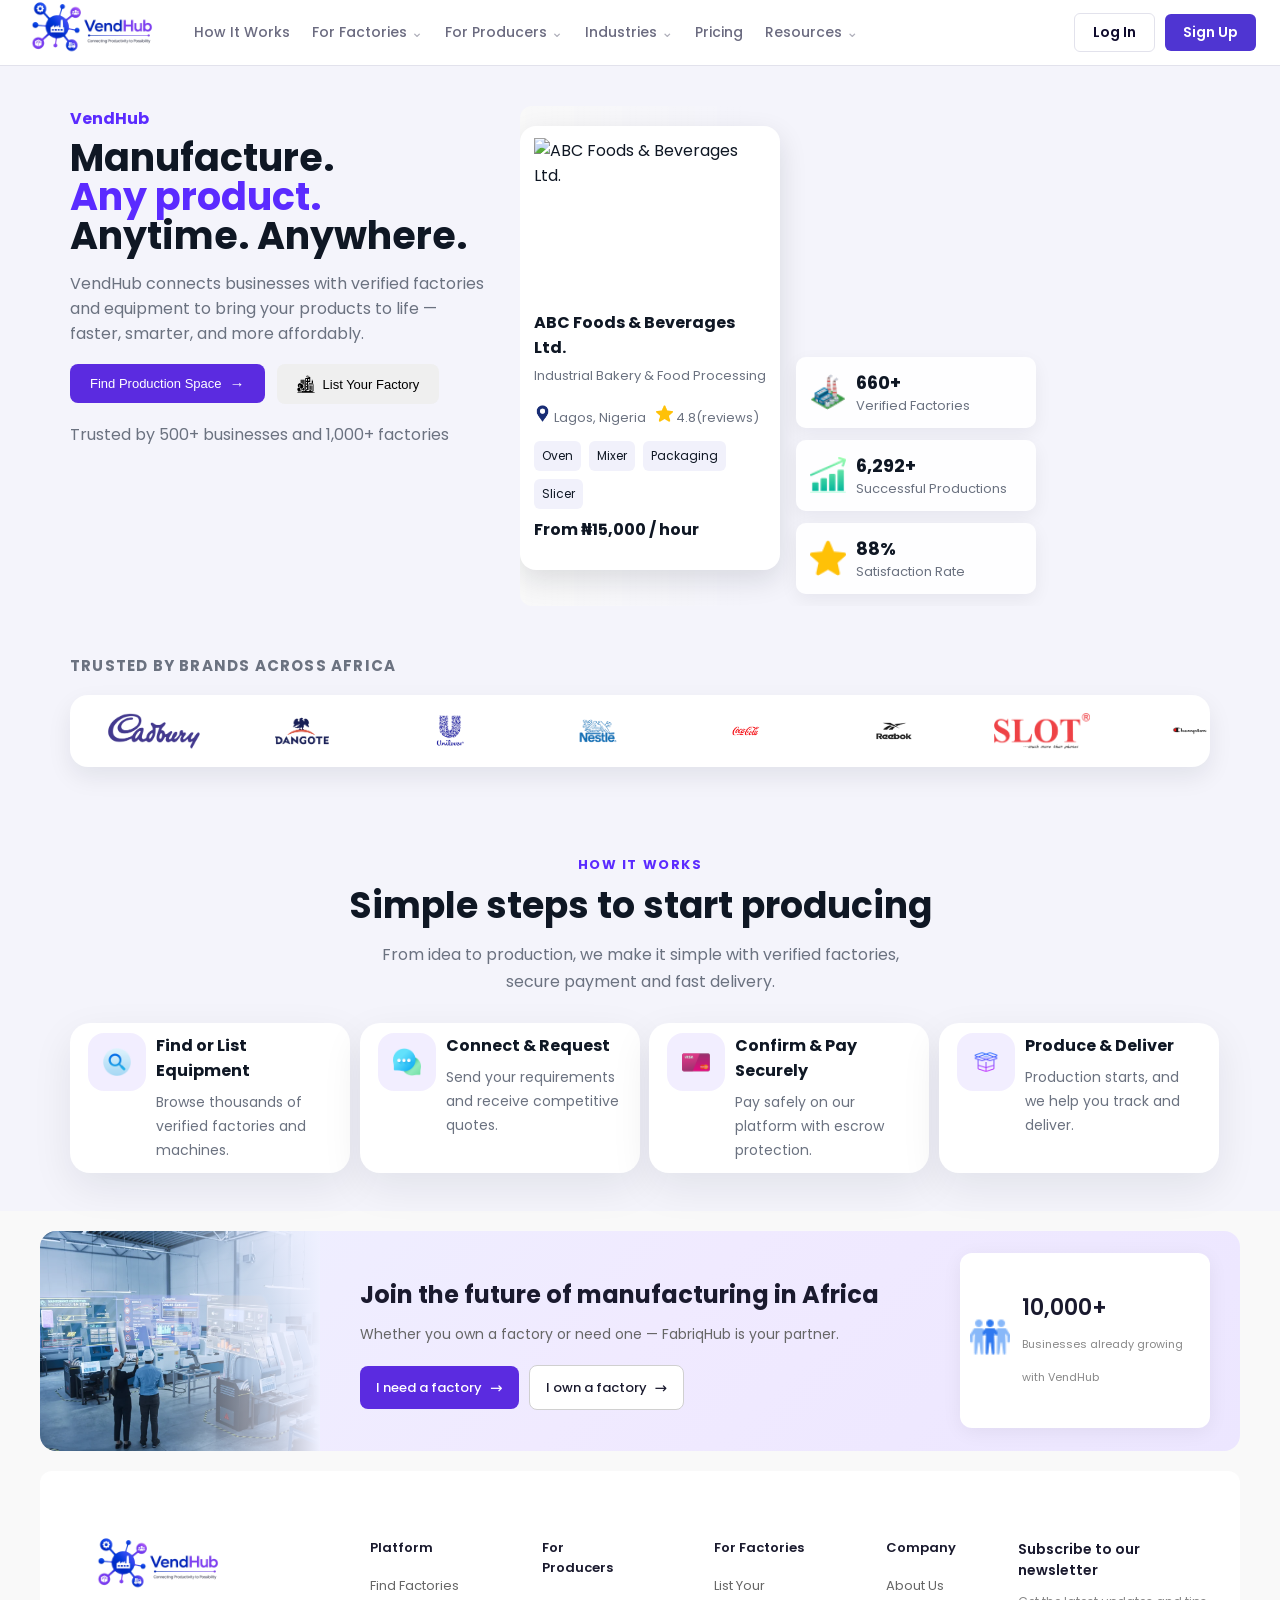
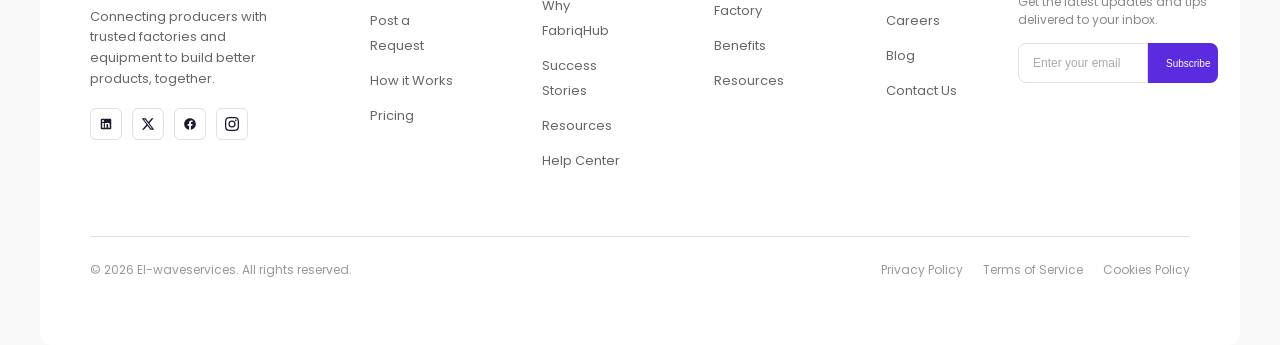
==== commit cf41a28a: "Update mobile navbar and responsive search behavior; make home step cards clickable; hide mobile sea" ====
--- a/index.html
+++ b/index.html
@@ -51,8 +51,10 @@
 					<h1>Manufacture. <br> <span class="accent">Any product.</span> <br> Anytime. Anywhere.</h1>
 					<p class="lead">VendHub connects businesses with verified factories and equipment to bring your products to life — faster, smarter, and more affordably.</p>
 					<div class="hero-ctas">
-						<button class="btn btn-primary">Find Production Space <span class="btn-arrow">→</span> </button>
-						<button class="btn btn-outline"> <img src="VendHub_svg/cityscape.png" alt="cityscape.png" width="18px"> List Your Factory</button>
+            <a href="find_factories.html">
+						<button class="btn btn-primary">Find Production Space <span class="btn-arrow">→</span> </button> </a>
+            <a href="settings.html">
+						<button class="btn btn-outline"> <img src="VendHub_svg/cityscape.png" alt="cityscape.png" width="18px"> List Your Factory</button> </a>
 					</div>
 					<p class="trusted">Trusted by 500+ businesses and 1,000+ factories</p>
 				</div>
@@ -124,7 +126,7 @@
             <p class="section-lead">From idea to production, we make it simple with verified factories, secure payment and fast delivery.</p>
           </div>
           <div class="steps-grid">
-            <article class="step-card">
+            <a href="find_factories.html" class="step-card" aria-label="Find factories">
               <div class="step-icon">
                 <img src="VendHub_svg/search.png" alt="Find or list equipment" />
               </div>
@@ -132,8 +134,8 @@
                 <h3>Find or List Equipment</h3>
                 <p>Browse thousands of verified factories and machines.</p>
               </div>
-            </article>
-            <article class="step-card">
+            </a>
+            <a href="messages.html" class="step-card" aria-label="Messages and requests">
               <div class="step-icon">
                 <img src="VendHub_svg/chat.png" alt="Connect & request" />
               </div>
@@ -141,8 +143,8 @@
                 <h3>Connect & Request</h3>
                 <p>Send your requirements and receive competitive quotes.</p>
               </div>
-            </article>
-            <article class="step-card">
+            </a>
+            <a href="payments.html" class="step-card" aria-label="Payments and secure checkout">
               <div class="step-icon">
                 <img src="VendHub_svg/card.png" alt="Confirm & pay securely" />
               </div>
@@ -150,8 +152,8 @@
                 <h3>Confirm & Pay Securely</h3>
                 <p>Pay safely on our platform with escrow protection.</p>
               </div>
-            </article>
-            <article class="step-card">
+            </a>
+            <a href="production_tracking.html" class="step-card" aria-label="Production tracking">
               <div class="step-icon">
                 <img src="VendHub_svg/box.png" alt="Produce & deliver" />
               </div>
@@ -159,7 +161,7 @@
                 <h3>Produce & Deliver</h3>
                 <p>Production starts, and we help you track and deliver.</p>
               </div>
-            </article>
+            </a>
           </div>
         </div>
       </section>
@@ -177,8 +179,8 @@
       <h1>Join the future of manufacturing in Africa</h1>
       <p>Whether you own a factory or need one — FabriqHub is your partner.</p>
       <div class="buttons">
-        <a class="btn btn-primary" href="#">I need a factory <span class="btn-arrow">→</span></a>
-        <a class="btn btn-secondary" href="#">I own a factory <span class="btn-arrow">→</span></a>
+        <a class="btn btn-primary" href="factory_profile.html">I need a factory <span class="btn-arrow">→</span></a>
+        <a class="btn btn-secondary" href="dashboard.html">I own a factory <span class="btn-arrow">→</span></a>
       </div>
     </div>
 
--- a/styles.css
+++ b/styles.css
@@ -406,9 +406,22 @@
   align-items: flex-start;
   background: white;
   width: 280px;
-  padding: 12px;
+  padding: 10px 18px;
   border-radius: 20px;
   box-shadow: 0 14px 40px rgba(15, 23, 36, 0.08);
+  transition:
+    transform 0.22s ease,
+    box-shadow 0.22s ease,
+    background 0.22s ease;
+  cursor: pointer;
+  text-decoration: none;
+  color: inherit;
+}
+.step-card:hover,
+.step-card:focus-visible {
+  transform: translateY(-4px);
+  box-shadow: 0 20px 45px rgba(15, 23, 36, 0.14);
+  background: #ffffff;
 }
 .step-icon {
   width: 58px;
